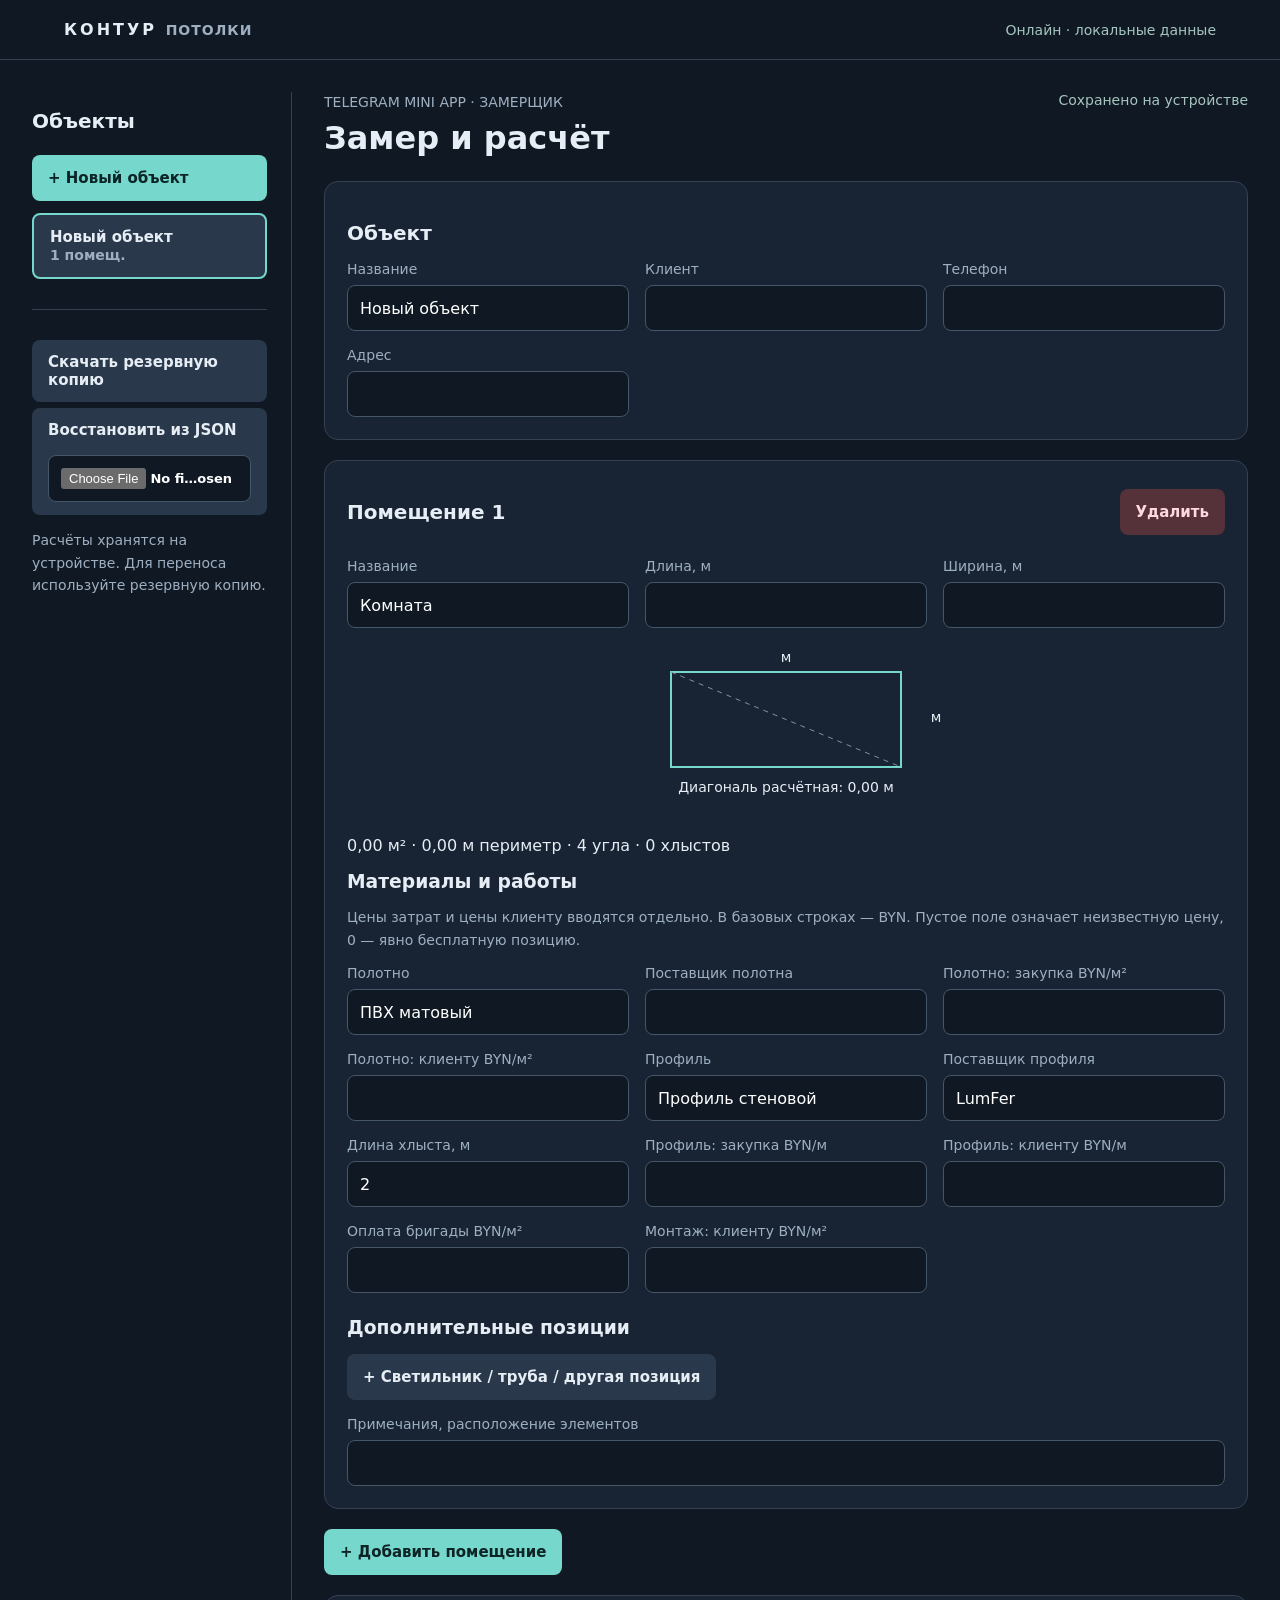
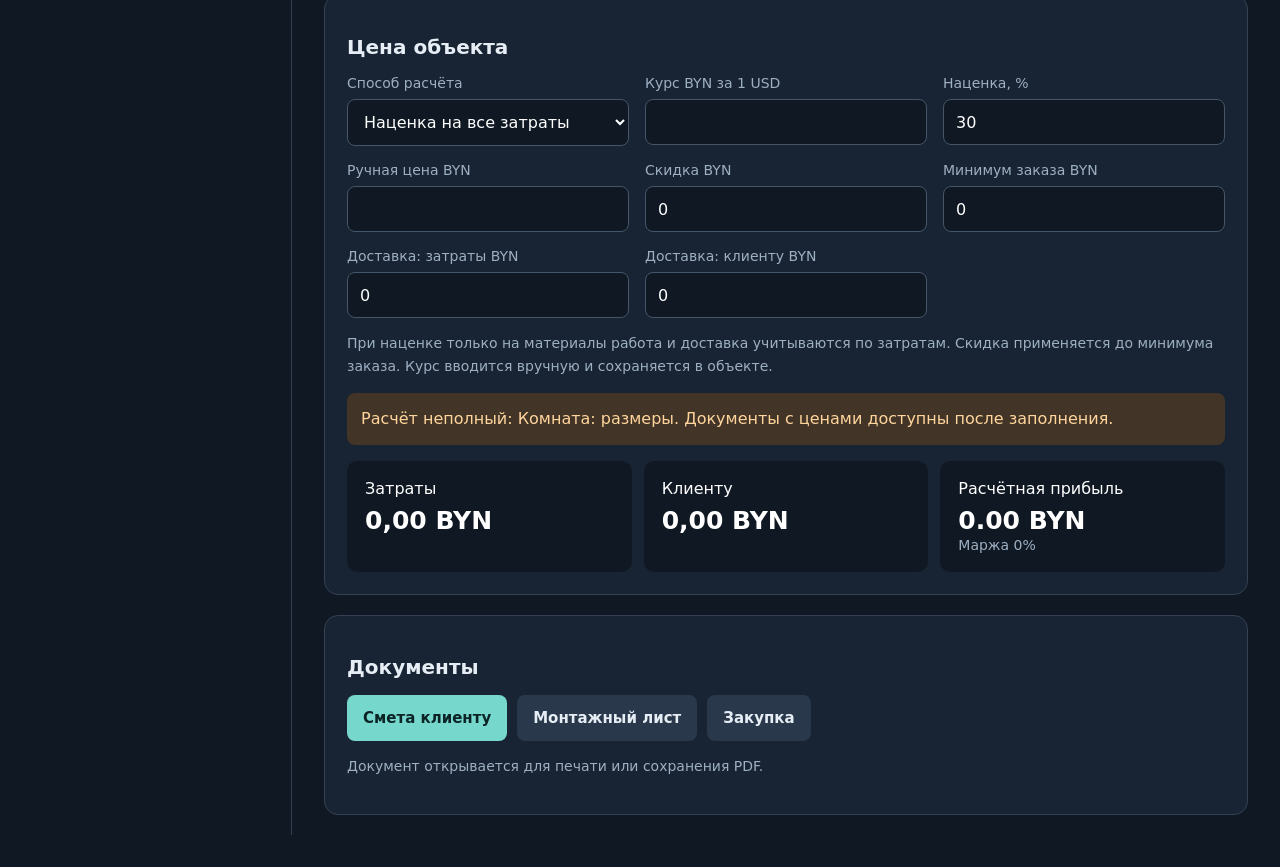
==== pages/stretch-ceiling/miniapp.html @ fc39153e "feat: publish temporary Stretch Ceiling calculator on GitHub Pages" ====
<!doctype html>
<html lang="ru">
<head>
  <meta charset="utf-8">
  <meta name="viewport" content="width=device-width,initial-scale=1,viewport-fit=cover">
  <meta name="theme-color" content="#101923">
  <meta name="color-scheme" content="light dark">
  <title>Контур — Telegram Mini App</title>
  <link rel="manifest" href="manifest.json">
  <link rel="stylesheet" href="style.css">
  <link rel="stylesheet" href="miniapp.css">
  <script src="https://telegram.org/js/telegram-web-app.js?63"></script>
</head>
<body class="telegram-miniapp">
  <header>
    <b>КОНТУР <small>ПОТОЛКИ</small></b>
    <span id="connection"></span>
  </header>
  <main>
    <aside>
      <div id="tg-user" class="tg-user" hidden></div>
      <h2>Объекты</h2>
      <button id="new">+ Новый объект</button>
      <div id="projects"></div>
      <hr>
      <button id="backup" class="secondary">Скачать резервную копию</button>
      <label class="file">Восстановить из JSON<input type="file" id="restore" accept="application/json"></label>
      <p class="hint">Расчёты хранятся на устройстве. Для переноса используйте резервную копию.</p>
    </aside>
    <article>
      <div class="title">
        <div><small>TELEGRAM MINI APP · ЗАМЕРЩИК</small><h1>Замер и расчёт</h1></div>
        <span id="saved"></span>
      </div>
      <div id="editor"></div>
      <section>
        <h2>Документы</h2>
        <div class="actions">
          <button data-doc="client">Смета клиенту</button>
          <button data-doc="mount" class="secondary">Монтажный лист</button>
          <button data-doc="buy" class="secondary">Закупка</button>
        </div>
        <p class="hint">Документ открывается для печати или сохранения PDF.</p>
      </section>
    </article>
  </main>
  <script src="telegram-miniapp.js"></script>
  <script type="module" src="app.js"></script>
</body>
</html>
---- pages/stretch-ceiling/style.css ----
:root{font-family:system-ui,Arial,sans-serif;color:#e6edf5;background:#101923;font-size:16px;color-scheme:dark}*{box-sizing:border-box}body{margin:0}header{height:72px;padding:20px 5%;border-bottom:1px solid #344152;display:flex;align-items:center;justify-content:space-between}header b{letter-spacing:3px}small,.hint{color:#9eafc2;font-size:14px}header small{letter-spacing:1px}main{max-width:1400px;margin:auto;display:grid;grid-template-columns:260px 1fr;gap:32px;padding:32px}aside{border-right:1px solid #344152;padding-right:24px}article{min-width:0}h1{font-size:32px;margin:8px 0 24px}h2{font-size:20px}h3{margin:0}.title{display:flex;justify-content:space-between;gap:12px}section{background:#182433;border:1px solid #344152;padding:22px;border-radius:14px;margin-bottom:20px}.grid{display:grid;grid-template-columns:repeat(3,minmax(0,1fr));gap:16px}label{display:flex;flex-direction:column;gap:8px;font-size:14px;color:#b5c4d4}input,select,textarea{font:inherit;font-size:16px;padding:12px;border-radius:8px;border:1px solid #455669;background:#101923;color:#fff;width:100%;min-height:46px}button,.file{cursor:pointer;border:0;border-radius:8px;padding:13px 16px;font:inherit;font-size:15px;font-weight:600;background:#76d7cc;color:#0c2426;min-height:46px}button.secondary,.file{background:#29394b;color:#e6edf5}button:focus-visible,input:focus-visible,select:focus-visible{outline:3px solid #76d7cc}aside button{width:100%;margin:6px 0;text-align:left}aside .active{border:2px solid #76d7cc;background:#24414b}.hint{line-height:1.6}.file input{margin-top:8px;font-size:13px}.actions{display:flex;flex-wrap:wrap;gap:10px}.roomhead{display:flex;justify-content:space-between;align-items:center;margin-bottom:18px}.summary{display:grid;grid-template-columns:repeat(3,1fr);gap:12px}.metric{padding:18px;background:#101923;border-radius:10px}.metric strong{display:block;font-size:25px;margin-top:8px}.warning{color:#ffd59d;background:#423426;padding:14px;border-radius:8px;line-height:1.5}.item{border-top:1px solid #455669;padding-top:16px;margin-top:16px}.diagram{width:100%;height:160px;margin:14px 0}.danger{background:#55313a;color:#ffd9de}hr{border:0;border-top:1px solid #344152;margin:24px 0}#saved,#connection{font-size:14px;color:#a6c5bf}@media(max-width:760px){main{display:block;padding:16px}aside{border:0;padding:0;margin-bottom:24px}.grid{grid-template-columns:1fr 1fr}.summary{grid-template-columns:1fr}.title{display:block}header{padding:16px;font-size:14px}h1{font-size:28px}section{padding:16px}.grid label.full{grid-column:1/-1}}@media(max-width:380px){.grid{grid-template-columns:1fr}}
---- pages/stretch-ceiling/miniapp.css ----
body.telegram-miniapp{padding-top:env(safe-area-inset-top);padding-bottom:env(safe-area-inset-bottom);background:var(--tg-theme-bg-color,#101923);color:var(--tg-theme-text-color,#e6edf5)}body.telegram-miniapp header{height:auto;min-height:58px;position:sticky;top:0;z-index:10;background:var(--tg-theme-bg-color,#101923);border-color:var(--tg-theme-section-separator-color,#344152)}body.telegram-miniapp section{background:var(--tg-theme-secondary-bg-color,#182433);border-color:var(--tg-theme-section-separator-color,#344152)}body.telegram-miniapp input,body.telegram-miniapp select,body.telegram-miniapp textarea,body.telegram-miniapp .metric{background:var(--tg-theme-bg-color,#101923);color:var(--tg-theme-text-color,#fff)}body.telegram-miniapp small,body.telegram-miniapp .hint,body.telegram-miniapp label{color:var(--tg-theme-hint-color,#9eafc2)}body.telegram-miniapp button:not(.secondary):not(.danger){background:var(--tg-theme-button-color,#76d7cc);color:var(--tg-theme-button-text-color,#0c2426)}body.telegram-miniapp button.secondary,body.telegram-miniapp .file{background:var(--tg-theme-secondary-bg-color,#29394b);color:var(--tg-theme-text-color,#e6edf5)}.tg-user{padding:12px 14px;border:1px solid var(--tg-theme-section-separator-color,#344152);border-radius:10px;margin:0 0 16px;background:var(--tg-theme-secondary-bg-color,#182433);font-size:14px}@media(max-width:760px){body.telegram-miniapp main{padding:12px}body.telegram-miniapp aside{margin-bottom:16px}body.telegram-miniapp section{border-radius:12px;margin-bottom:14px}body.telegram-miniapp header{padding:12px 14px}.telegram-miniapp .title h1{margin-bottom:16px}.telegram-miniapp button,.telegram-miniapp .file{min-height:48px}}
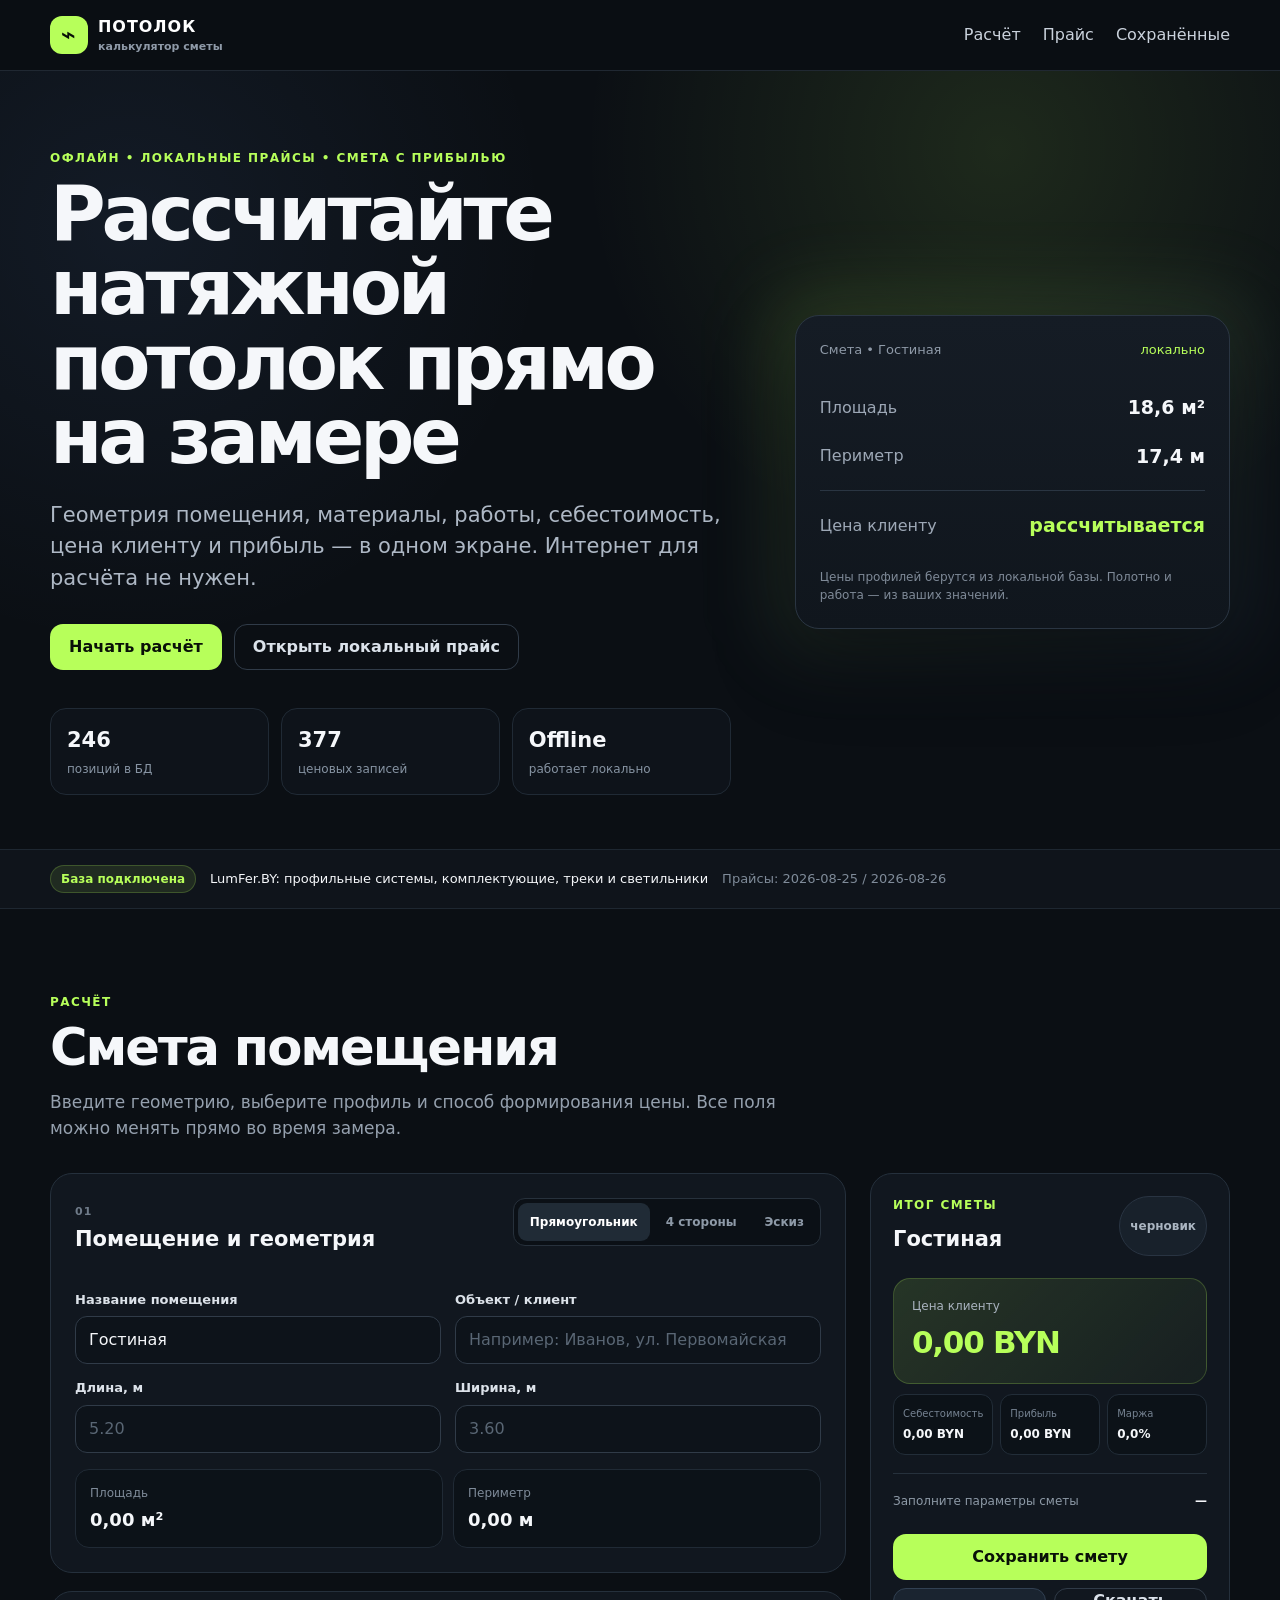
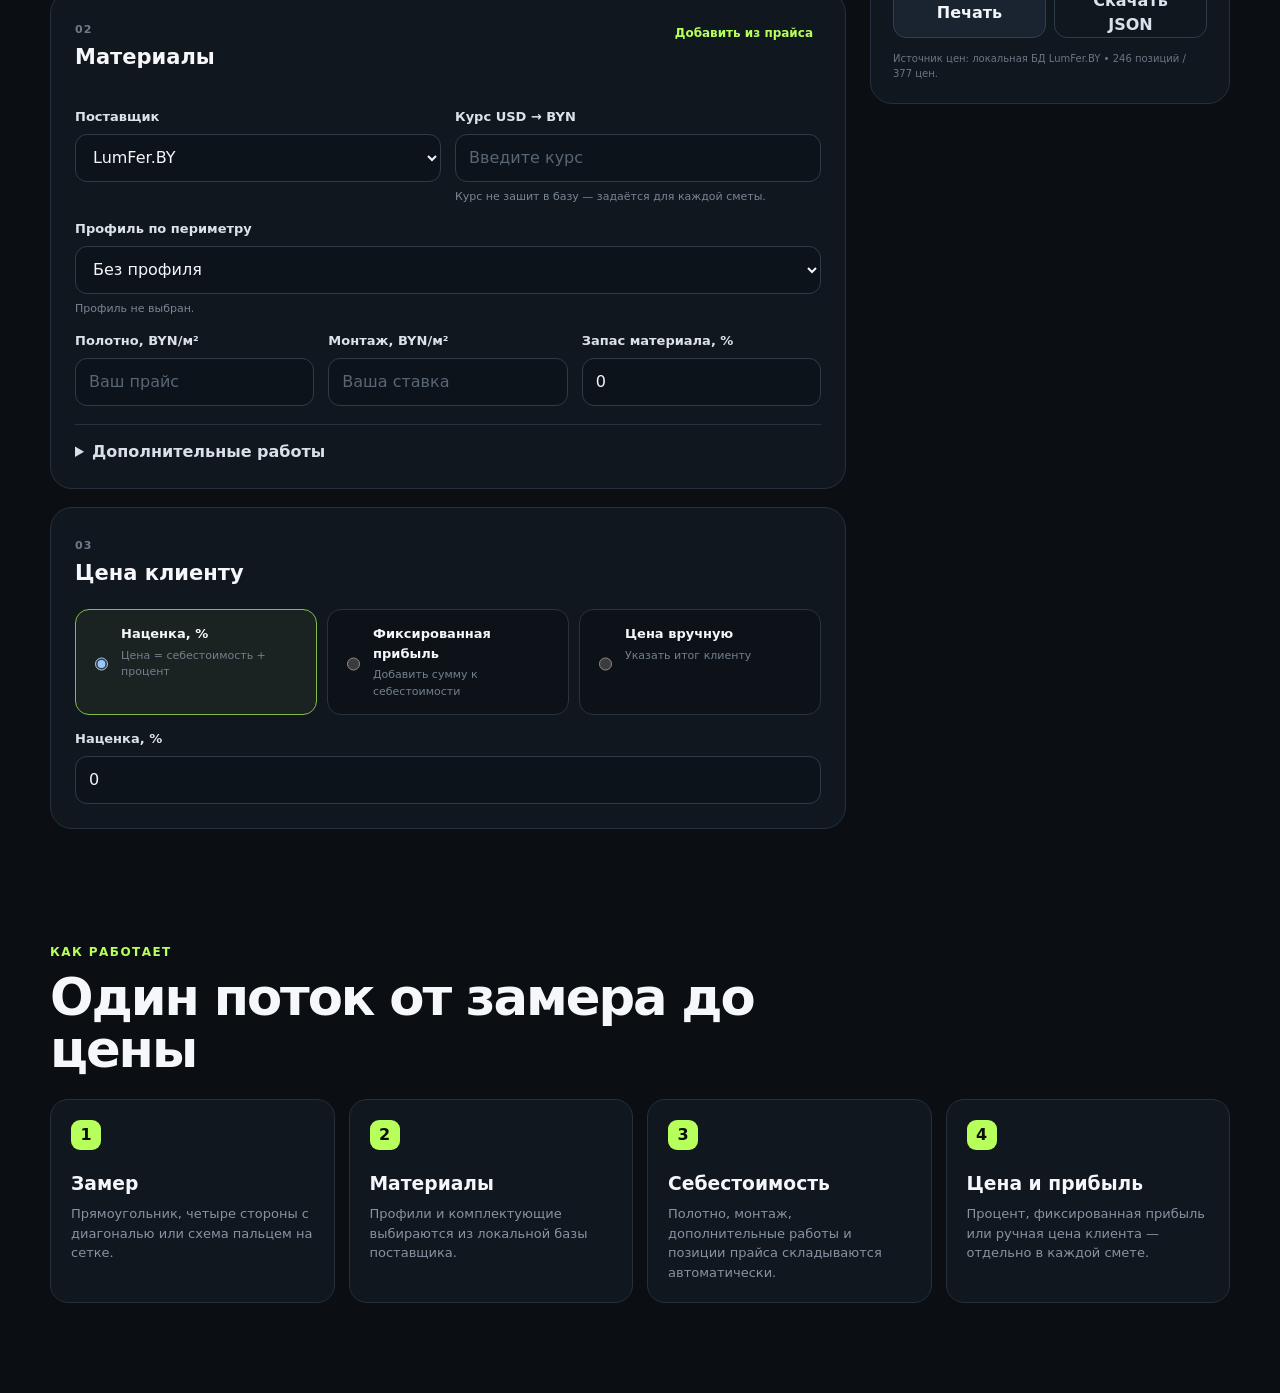
==== commit 23f702eb: "fix: route Telegram Mini App to full calculator with price DB" ====
--- a/pages/stretch-ceiling/miniapp.html
+++ b/pages/stretch-ceiling/miniapp.html
@@ -3,48 +3,15 @@
 <head>
   <meta charset="utf-8">
   <meta name="viewport" content="width=device-width,initial-scale=1,viewport-fit=cover">
-  <meta name="theme-color" content="#101923">
-  <meta name="color-scheme" content="light dark">
-  <title>Контур — Telegram Mini App</title>
-  <link rel="manifest" href="manifest.json">
-  <link rel="stylesheet" href="style.css">
-  <link rel="stylesheet" href="miniapp.css">
-  <script src="https://telegram.org/js/telegram-web-app.js?63"></script>
+  <meta name="theme-color" content="#0b0f14">
+  <title>Потолок — Telegram Mini App</title>
+  <script>
+    // Keep Telegram-provided query/hash parameters while opening the full calculator.
+    const q = location.search ? location.search + '&from=telegram' : '?from=telegram';
+    location.replace('./' + q + location.hash);
+  </script>
 </head>
-<body class="telegram-miniapp">
-  <header>
-    <b>КОНТУР <small>ПОТОЛКИ</small></b>
-    <span id="connection"></span>
-  </header>
-  <main>
-    <aside>
-      <div id="tg-user" class="tg-user" hidden></div>
-      <h2>Объекты</h2>
-      <button id="new">+ Новый объект</button>
-      <div id="projects"></div>
-      <hr>
-      <button id="backup" class="secondary">Скачать резервную копию</button>
-      <label class="file">Восстановить из JSON<input type="file" id="restore" accept="application/json"></label>
-      <p class="hint">Расчёты хранятся на устройстве. Для переноса используйте резервную копию.</p>
-    </aside>
-    <article>
-      <div class="title">
-        <div><small>TELEGRAM MINI APP · ЗАМЕРЩИК</small><h1>Замер и расчёт</h1></div>
-        <span id="saved"></span>
-      </div>
-      <div id="editor"></div>
-      <section>
-        <h2>Документы</h2>
-        <div class="actions">
-          <button data-doc="client">Смета клиенту</button>
-          <button data-doc="mount" class="secondary">Монтажный лист</button>
-          <button data-doc="buy" class="secondary">Закупка</button>
-        </div>
-        <p class="hint">Документ открывается для печати или сохранения PDF.</p>
-      </section>
-    </article>
-  </main>
-  <script src="telegram-miniapp.js"></script>
-  <script type="module" src="app.js"></script>
+<body style="margin:0;background:#0b0f14;color:#fff;font-family:system-ui,sans-serif;padding:24px">
+  Открываем калькулятор…
 </body>
 </html>
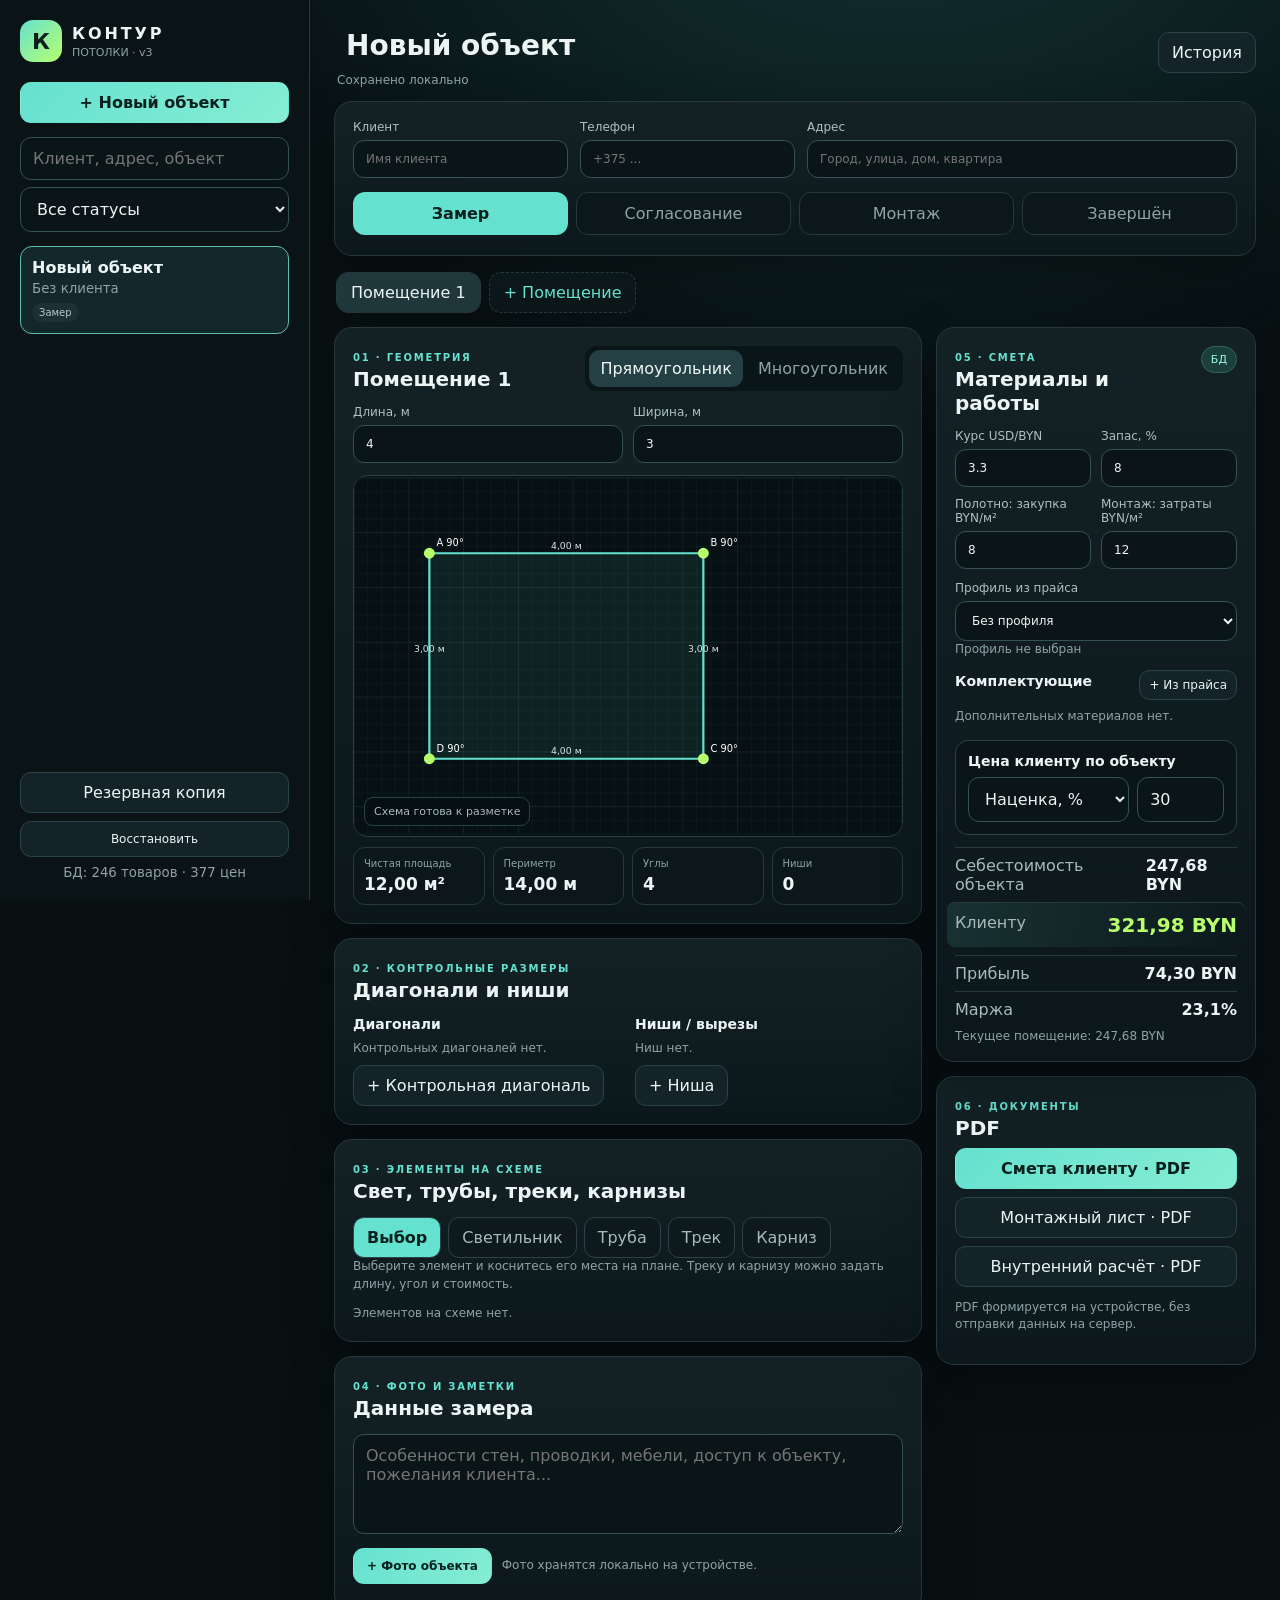
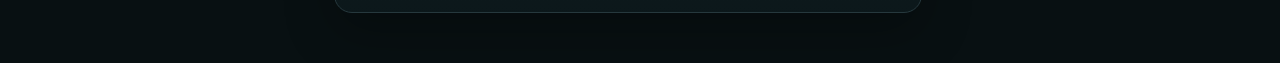
==== commit 1bf864dc: "pages: route Telegram Mini App to v3" ====
--- a/pages/stretch-ceiling/miniapp.html
+++ b/pages/stretch-ceiling/miniapp.html
@@ -1,17 +1 @@
-<!doctype html>
-<html lang="ru">
-<head>
-  <meta charset="utf-8">
-  <meta name="viewport" content="width=device-width,initial-scale=1,viewport-fit=cover">
-  <meta name="theme-color" content="#0b0f14">
-  <title>Потолок — Telegram Mini App</title>
-  <script>
-    // Keep Telegram-provided query/hash parameters while opening the full calculator.
-    const q = location.search ? location.search + '&from=telegram' : '?from=telegram';
-    location.replace('./' + q + location.hash);
-  </script>
-</head>
-<body style="margin:0;background:#0b0f14;color:#fff;font-family:system-ui,sans-serif;padding:24px">
-  Открываем калькулятор…
-</body>
-</html>
+<!doctype html><meta charset="utf-8"><meta name="viewport" content="width=device-width,initial-scale=1,viewport-fit=cover"><title>КОНТУР</title><script src="https://telegram.org/js/telegram-web-app.js?59"></script><script>location.replace('./?telegram=1')</script><noscript><a href="./">Открыть калькулятор</a></noscript>
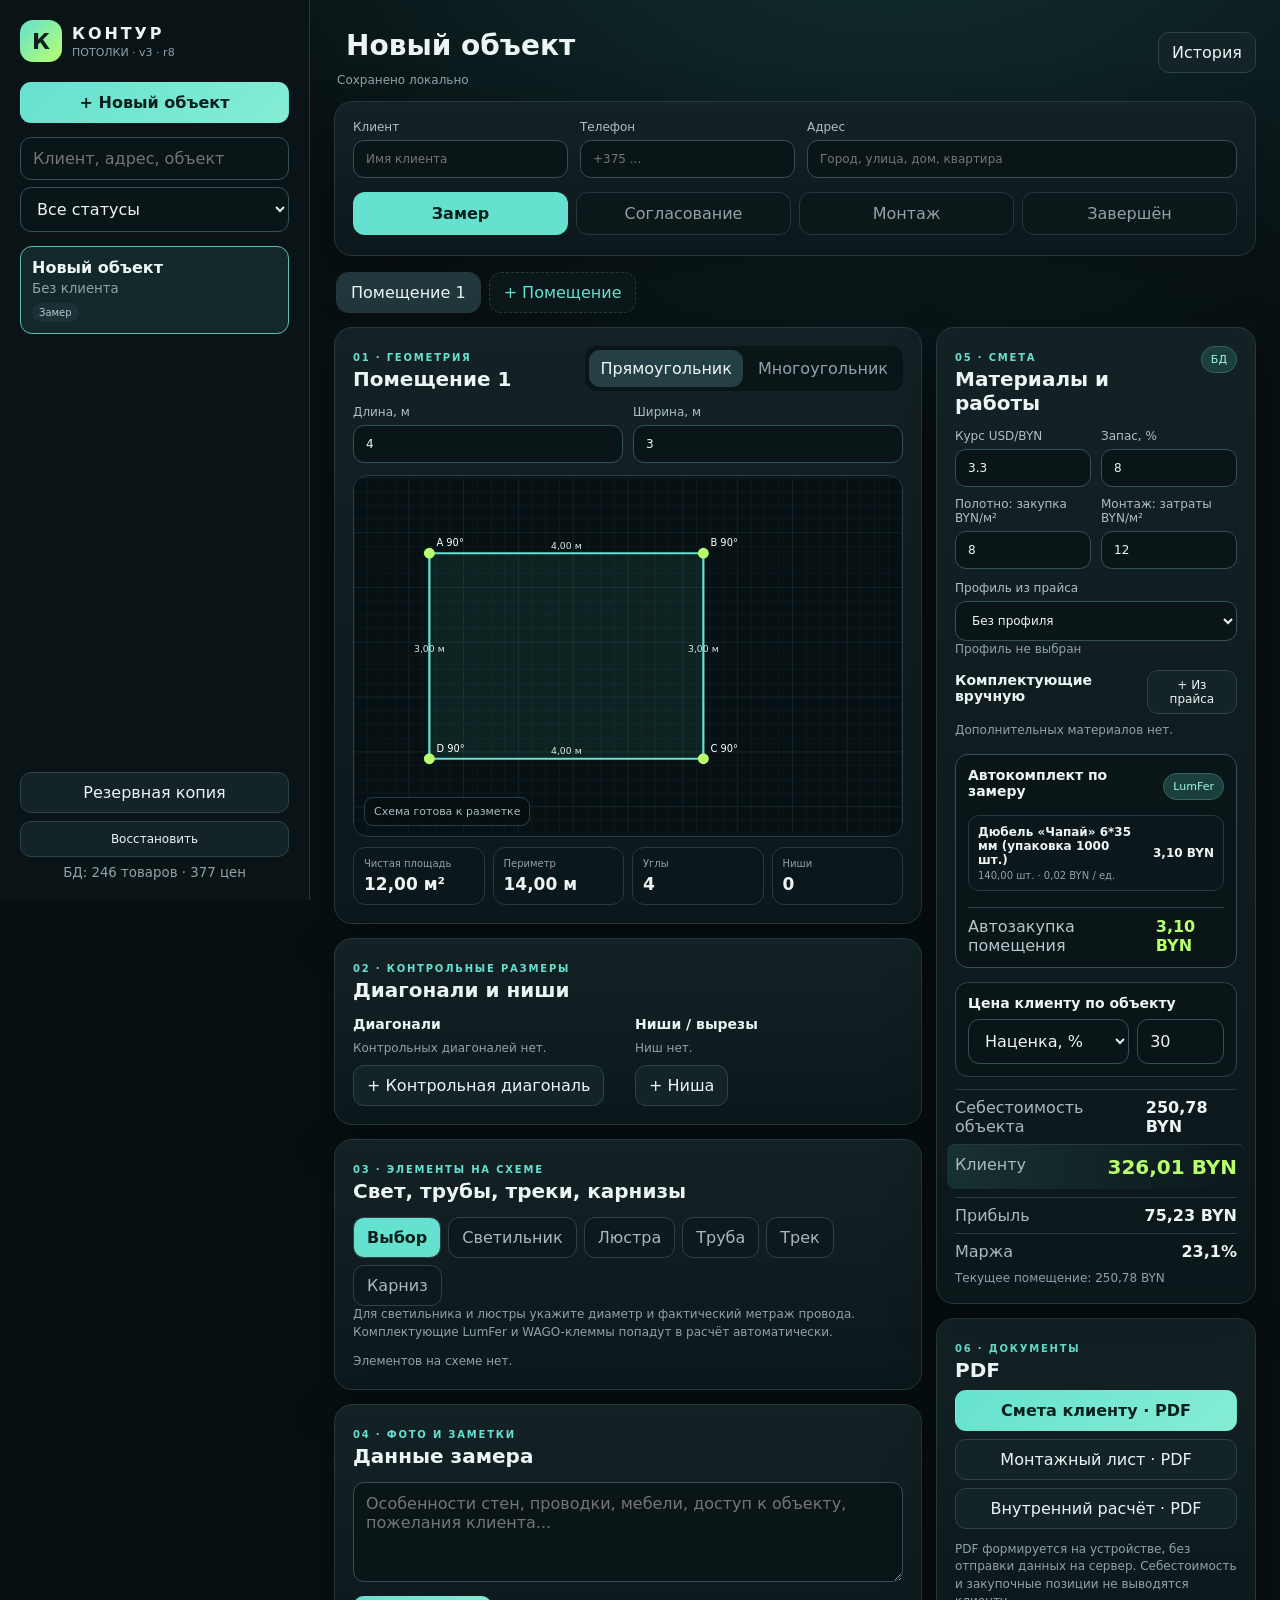
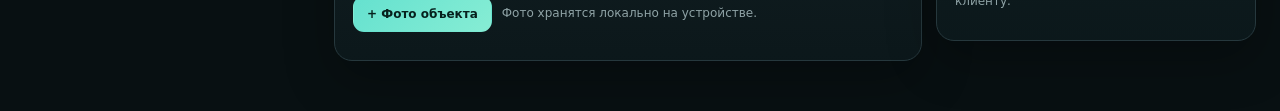
==== commit 90f22d00: "fix: cache-bust Telegram Mini App entry" ====
--- a/pages/stretch-ceiling/miniapp.html
+++ b/pages/stretch-ceiling/miniapp.html
@@ -1 +1 @@
-<!doctype html><meta charset="utf-8"><meta name="viewport" content="width=device-width,initial-scale=1,viewport-fit=cover"><title>КОНТУР</title><script src="https://telegram.org/js/telegram-web-app.js?59"></script><script>location.replace('./?telegram=1')</script><noscript><a href="./">Открыть калькулятор</a></noscript>
+<!doctype html><meta charset="utf-8"><meta name="viewport" content="width=device-width,initial-scale=1,viewport-fit=cover"><meta http-equiv="Cache-Control" content="no-cache, no-store, must-revalidate"><meta http-equiv="Pragma" content="no-cache"><meta http-equiv="Expires" content="0"><title>КОНТУР · r8</title><script src="https://telegram.org/js/telegram-web-app.js?59"></script><script>const BUILD='r8-hotfix2';const u=new URL('./',location.href);u.searchParams.set('telegram','1');u.searchParams.set('build',BUILD);location.replace(u.href)</script><noscript><a href="./?telegram=1&build=r8-hotfix2">Открыть калькулятор</a></noscript>
